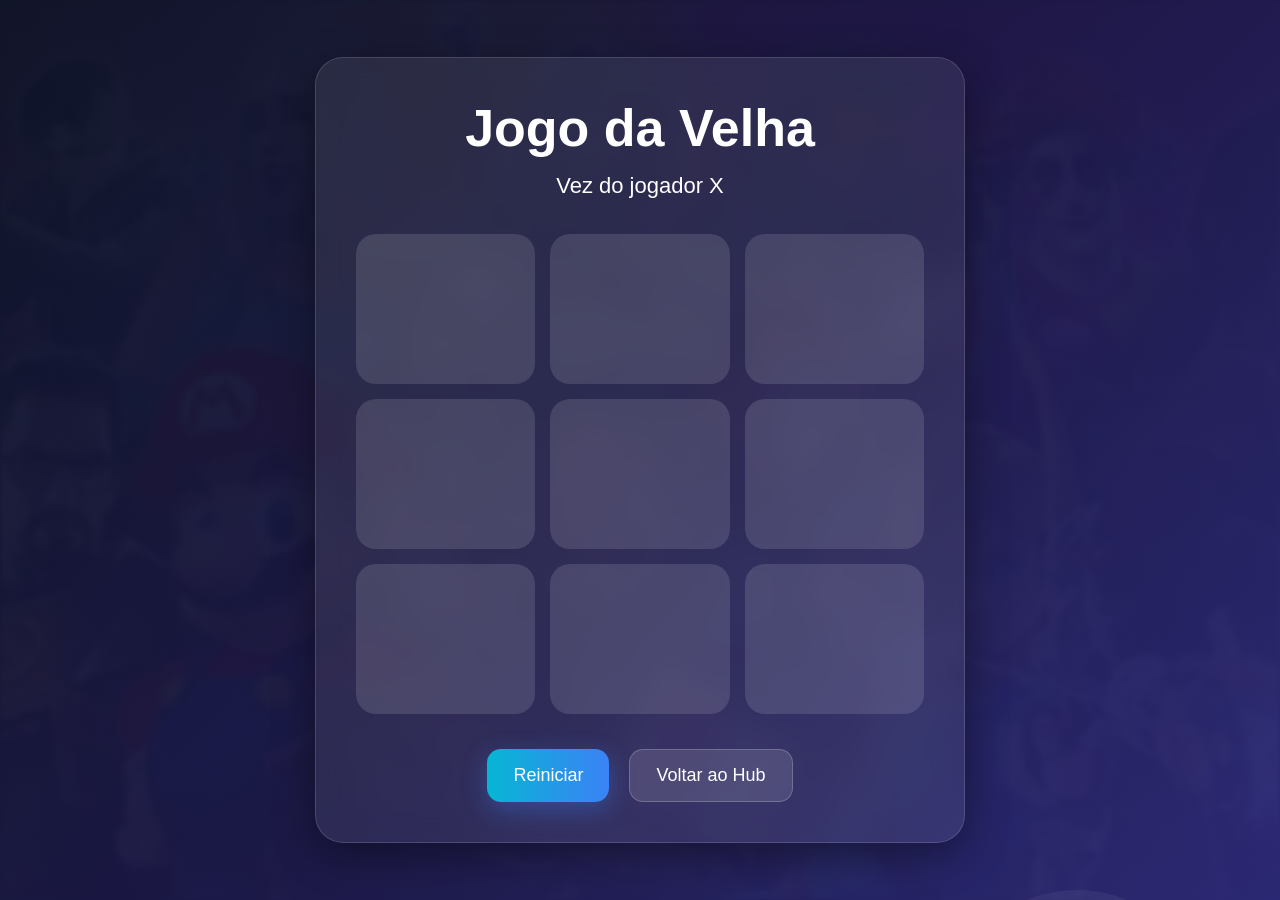
==== Jogo/jogoVelha.html @ c490aba0 "commit" ====
<!DOCTYPE html>
<html lang="pt-BR">
<head>
  <meta charset="UTF-8">
  <meta name="viewport" content="width=device-width, initial-scale=1.0">

  <title>Jogo da Velha</title>

  <link rel="stylesheet" href="styleVelha.css">
</head>

<body>

  <div class="fundo-loop">
    <div class="fundo-track">

      <div class="fundo-item" style="background-image: url('jogo.jpg')"></div>
      <div class="fundo-item" style="background-image: url('anime.jpg')"></div>
      <div class="fundo-item" style="background-image: url('curiosidade.jpg')"></div>
      <div class="fundo-item" style="background-image: url('musica.jpg')"></div>

      <div class="fundo-item" style="background-image: url('jogo.jpg')"></div>
      <div class="fundo-item" style="background-image: url('anime.jpg')"></div>
      <div class="fundo-item" style="background-image: url('curiosidade.jpg')"></div>
      <div class="fundo-item" style="background-image: url('musica.jpg')"></div>

    </div>
  </div>

  <div class="overlay"></div>

  <div class="bg-animado">
    <span></span>
    <span></span>
    <span></span>
    <span></span>
    <span></span>
  </div>

  <main class="container">

    <div class="painel">

      <h1>Jogo da Velha</h1>

      <p id="status">
        Vez do jogador X
      </p>

      <div class="tabuleiro" id="tabuleiro">

        <button class="casa" data-index="0"></button>
        <button class="casa" data-index="1"></button>
        <button class="casa" data-index="2"></button>

        <button class="casa" data-index="3"></button>
        <button class="casa" data-index="4"></button>
        <button class="casa" data-index="5"></button>

        <button class="casa" data-index="6"></button>
        <button class="casa" data-index="7"></button>
        <button class="casa" data-index="8"></button>

      </div>

      <div class="acoes">

        <button id="reiniciar-btn" class="btn-principal">
          Reiniciar
        </button>

        <button id="voltar-btn" class="btn-secundario">
          Voltar ao Hub
        </button>

      </div>

    </div>

  </main>

  <audio id="bg-music" loop preload="auto">
    <source src="back_song.opus" type='audio/ogg; codecs="opus"'>
    <source src="back_songa.m4a" type="audio/mp4">
    <source src="back_songm.mp3" type="audio/mpeg">
  </audio>

  <script src="scriptVelha.js"></script>

</body>
</html>
---- Jogo/styleVelha.css ----
* {
  margin: 0;
  padding: 0;
  box-sizing: border-box;
  font-family: Arial, sans-serif;
}

body {
  min-height: 100vh;
  overflow: hidden;

  color: white;

  background: #050816;

  position: relative;
}

.container {
  position: relative;
  z-index: 5;

  min-height: 100vh;

  display: flex;
  justify-content: center;
  align-items: center;

  padding: 30px;
}

.painel {
  width: 100%;
  max-width: 650px;

  padding: 40px;

  border-radius: 28px;

  text-align: center;

  backdrop-filter: blur(14px);

  background: rgba(255,255,255,0.08);

  border: 1px solid rgba(255,255,255,0.14);

  box-shadow: 0 12px 40px rgba(0,0,0,0.4);
}

h1 {
  font-size: 52px;
  margin-bottom: 15px;
}

#status {
  font-size: 22px;
  margin-bottom: 35px;
}

.tabuleiro {
  display: grid;

  grid-template-columns: repeat(3, 1fr);

  gap: 15px;

  margin-bottom: 35px;
}

.casa {
  height: 150px;

  border: none;

  border-radius: 20px;

  cursor: pointer;

  font-size: 70px;
  font-weight: bold;

  color: white;

  background: rgba(255,255,255,0.12);

  transition: 0.2s;
}

.casa:hover {
  transform: scale(1.03);

  background: rgba(255,255,255,0.2);
}

.acoes {
  display: flex;
  justify-content: center;
  gap: 20px;
}

.btn-principal,
.btn-secundario {
  border: none;

  cursor: pointer;

  border-radius: 14px;

  font-size: 18px;

  transition: 0.25s;
}

.btn-principal {
  padding: 15px 26px;

  background: linear-gradient(90deg, #06b6d4, #3b82f6);

  color: white;

  box-shadow: 0 8px 24px rgba(59,130,246,0.35);
}

.btn-principal:hover {
  transform: scale(1.05);
}

.btn-secundario {
  padding: 15px 26px;

  background: rgba(255,255,255,0.12);

  color: white;

  border: 1px solid rgba(255,255,255,0.2);
}

.btn-secundario:hover {
  background: rgba(255,255,255,0.2);
}

.fundo-loop {
  position: fixed;
  inset: 0;

  overflow: hidden;

  z-index: 0;

  opacity: 0.22;
}

.fundo-track {
  display: flex;

  width: max-content;
  height: 100%;

  animation: deslizar 35s linear infinite;
}

.fundo-item {
  width: 100vw;
  height: 100vh;

  flex-shrink: 0;

  background-size: cover;
  background-position: center;

  filter: blur(2px);
}

.overlay {
  position: fixed;
  inset: 0;

  background:
    linear-gradient(
      135deg,
      rgba(15,23,42,0.85),
      rgba(30,27,75,0.88),
      rgba(49,46,129,0.88)
    );

  z-index: 1;
}

.bg-animado {
  position: fixed;
  inset: 0;

  overflow: hidden;

  z-index: 2;
}

.bg-animado span {
  position: absolute;

  display: block;

  border-radius: 50%;

  background: rgba(255,255,255,0.05);

  animation: flutuar 18s linear infinite;

  bottom: -250px;
}

.bg-animado span:nth-child(1) {
  left: 10%;
  width: 160px;
  height: 160px;
}

.bg-animado span:nth-child(2) {
  left: 28%;
  width: 240px;
  height: 240px;
  animation-duration: 22s;
}

.bg-animado span:nth-child(3) {
  left: 52%;
  width: 120px;
  height: 120px;
}

.bg-animado span:nth-child(4) {
  left: 74%;
  width: 260px;
  height: 260px;
  animation-duration: 25s;
}

.bg-animado span:nth-child(5) {
  left: 88%;
  width: 180px;
  height: 180px;
}

@keyframes flutuar {

  0% {
    transform: translateY(0) rotate(0deg);
    opacity: 0.15;
  }

  100% {
    transform: translateY(-120vh) rotate(360deg);
    opacity: 0;
  }

}

@keyframes deslizar {

  0% {
    transform: translateX(0);
  }

  100% {
    transform: translateX(-50%);
  }

}

@media (max-width: 700px) {

  .casa {
    height: 95px;
    font-size: 46px;
  }

  h1 {
    font-size: 38px;
  }

  .acoes {
    flex-direction: column;
  }

}
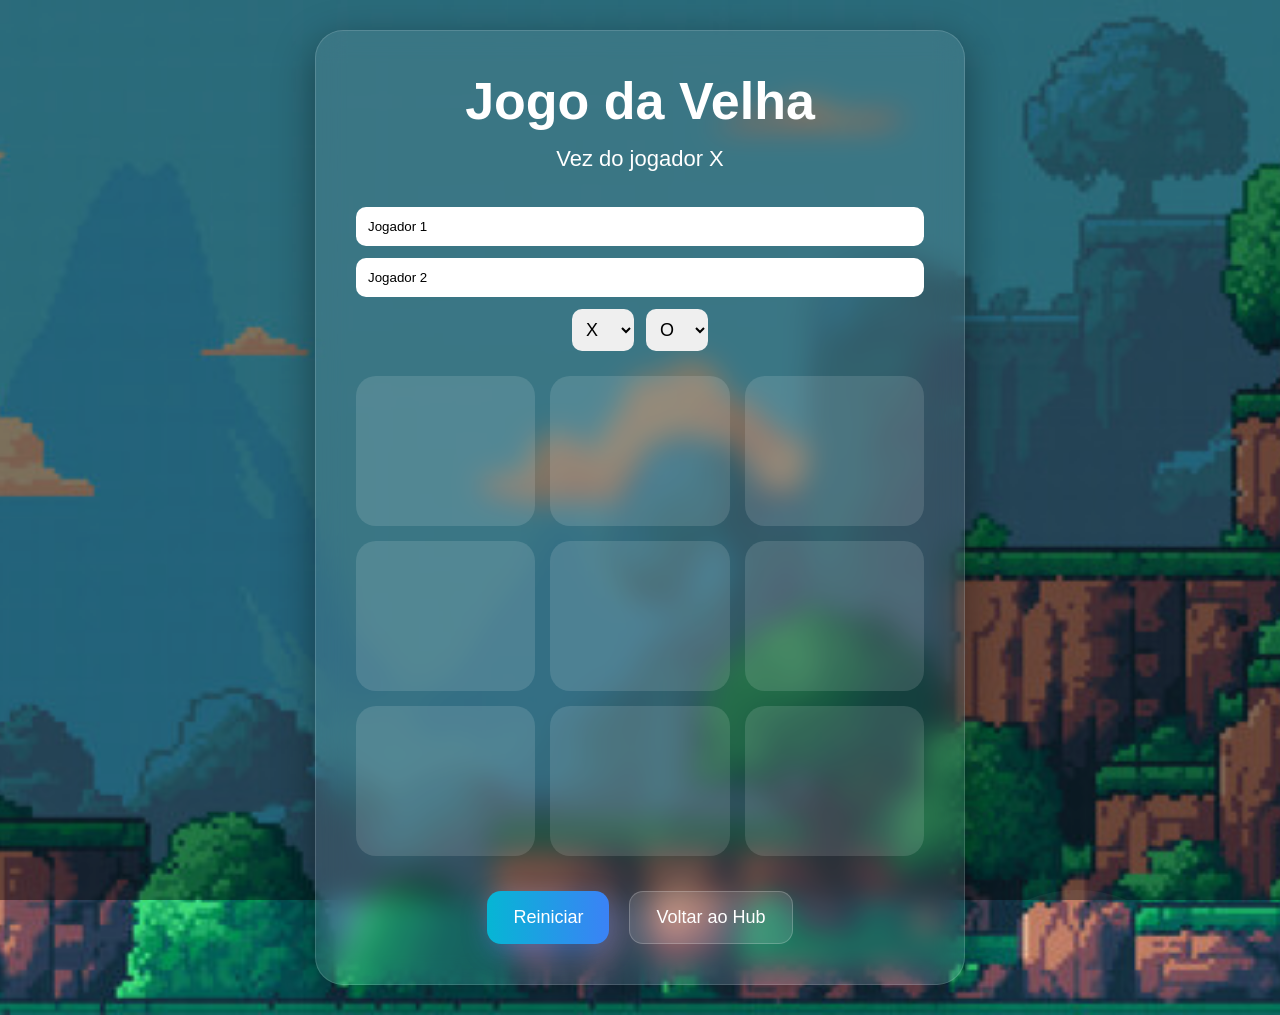
==== commit 9a642cb7: "a" ====
--- a/Jogo/jogoVelha.html
+++ b/Jogo/jogoVelha.html
@@ -10,24 +10,6 @@
 </head>
 
 <body>
-
-  <div class="fundo-loop">
-    <div class="fundo-track">
-
-      <div class="fundo-item" style="background-image: url('jogo.jpg')"></div>
-      <div class="fundo-item" style="background-image: url('anime.jpg')"></div>
-      <div class="fundo-item" style="background-image: url('curiosidade.jpg')"></div>
-      <div class="fundo-item" style="background-image: url('musica.jpg')"></div>
-
-      <div class="fundo-item" style="background-image: url('jogo.jpg')"></div>
-      <div class="fundo-item" style="background-image: url('anime.jpg')"></div>
-      <div class="fundo-item" style="background-image: url('curiosidade.jpg')"></div>
-      <div class="fundo-item" style="background-image: url('musica.jpg')"></div>
-
-    </div>
-  </div>
-
-  <div class="overlay"></div>
 
   <div class="bg-animado">
     <span></span>
@@ -46,6 +28,50 @@
       <p id="status">
         Vez do jogador X
       </p>
+
+      <div class="config-jogadores">
+
+    <input
+        type="text"
+        id="nomeX"
+        placeholder="Nome do Jogador 1"
+        value="Jogador 1"
+    >
+
+    <input
+        type="text"
+        id="nomeO"
+        placeholder="Nome do Jogador 2"
+        value="Jogador 2"
+    >
+
+    <div class="simbolos-box">
+
+    <select id="simboloX">
+
+        <option>X</option>
+        <option>😎</option>
+        <option>🔥</option>
+        <option>⭐</option>
+        <option>⚔️</option>
+        <option>🐱</option>
+
+    </select>
+
+    <select id="simboloO">
+
+        <option>O</option>
+        <option>👑</option>
+        <option>💎</option>
+        <option>🌙</option>
+        <option>🛡️</option>
+        <option>🐶</option>
+
+    </select>
+
+</div>
+
+</div>
 
       <div class="tabuleiro" id="tabuleiro">
 
--- a/Jogo/styleVelha.css
+++ b/Jogo/styleVelha.css
@@ -14,6 +14,29 @@
   background: #050816;
 
   position: relative;
+
+  background-image: url("velha.jpg");
+
+  background-size: cover;
+
+  background-position: center;
+
+  background-repeat: no-repeat;
+}
+
+body::before {
+
+    content: "";
+
+    position: fixed;
+
+    inset: 0;
+
+    background:
+        rgba(0,0,0,0.45);
+
+    z-index: -1;
+
 }
 
 .container {
@@ -138,53 +161,6 @@
 
 .btn-secundario:hover {
   background: rgba(255,255,255,0.2);
-}
-
-.fundo-loop {
-  position: fixed;
-  inset: 0;
-
-  overflow: hidden;
-
-  z-index: 0;
-
-  opacity: 0.22;
-}
-
-.fundo-track {
-  display: flex;
-
-  width: max-content;
-  height: 100%;
-
-  animation: deslizar 35s linear infinite;
-}
-
-.fundo-item {
-  width: 100vw;
-  height: 100vh;
-
-  flex-shrink: 0;
-
-  background-size: cover;
-  background-position: center;
-
-  filter: blur(2px);
-}
-
-.overlay {
-  position: fixed;
-  inset: 0;
-
-  background:
-    linear-gradient(
-      135deg,
-      rgba(15,23,42,0.85),
-      rgba(30,27,75,0.88),
-      rgba(49,46,129,0.88)
-    );
-
-  z-index: 1;
 }
 
 .bg-animado {
@@ -242,6 +218,44 @@
   height: 180px;
 }
 
+.config-jogadores {
+
+  display: flex;
+  flex-direction: column;
+  gap: 12px;
+
+  margin-bottom: 25px;
+}
+
+.config-jogadores input {
+
+  padding: 12px;
+
+  border-radius: 10px;
+
+  border: none;
+}
+
+.simbolos-box {
+
+  display: flex;
+
+  gap: 12px;
+
+  justify-content: center;
+}
+
+.simbolos-box select {
+
+  padding: 10px;
+
+  border-radius: 10px;
+
+  border: none;
+
+  font-size: 18px;
+}
+
 @keyframes flutuar {
 
   0% {
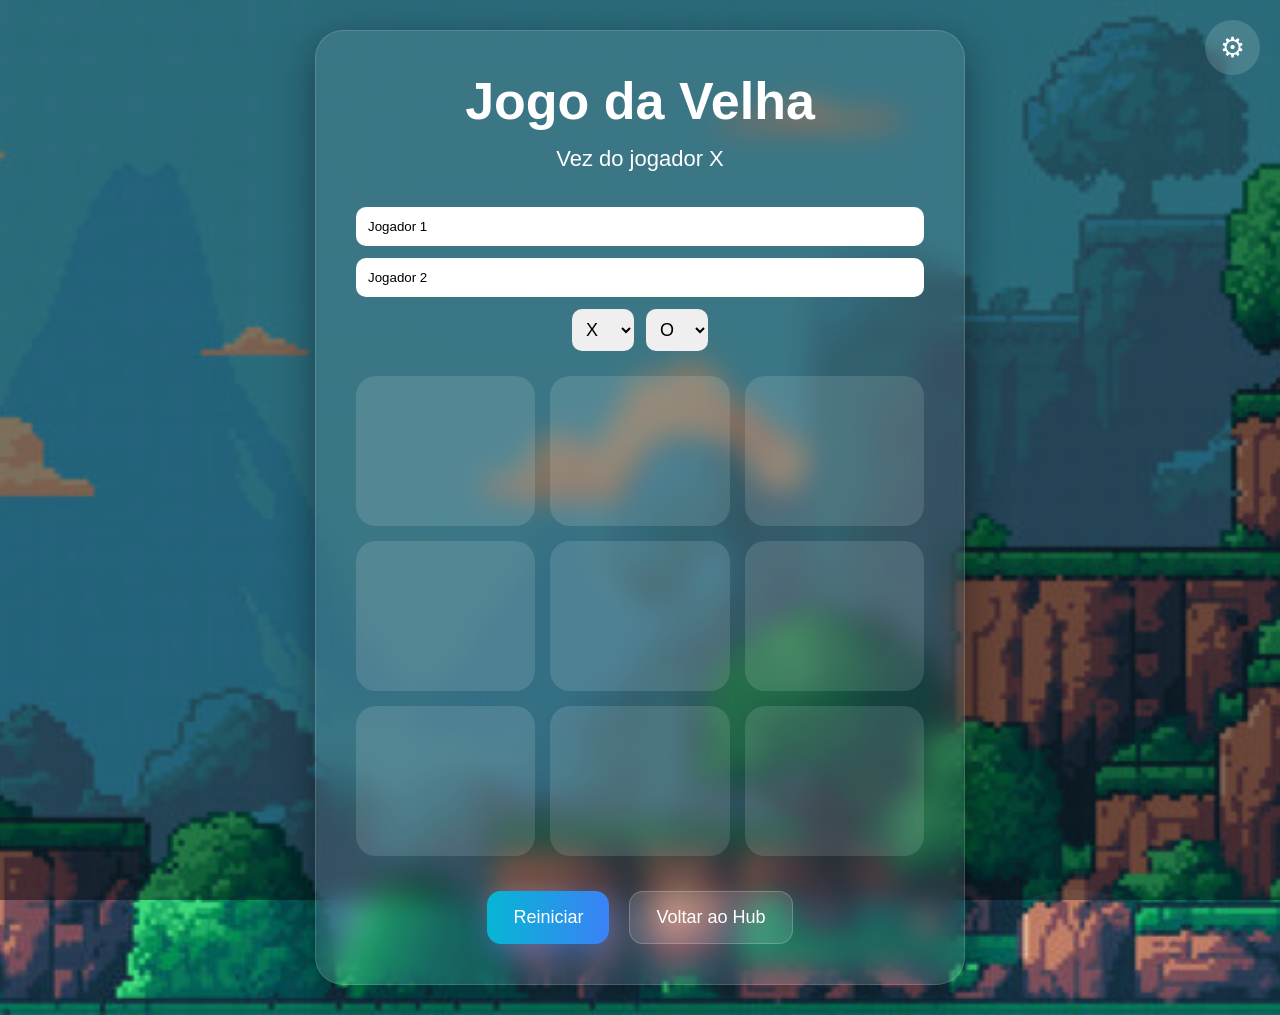
==== commit 263797d1: "a" ====
--- a/Jogo/jogoVelha.html
+++ b/Jogo/jogoVelha.html
@@ -10,6 +10,7 @@
 </head>
 
 <body>
+  <button id="btn-config" class="btn-engrenagem">⚙</button>
 
   <div class="bg-animado">
     <span></span>
@@ -105,6 +106,53 @@
 
   </main>
 
+  <div id="config-modal" class="modal">
+
+    <div class="modal-conteudo">
+
+        <h2>Configurações</h2>
+
+        <label class="config-item">
+            <input type="checkbox" id="toggle-darkmode">
+            Modo escuro
+        </label>
+
+        <label class="config-item">
+            <input type="checkbox" id="toggle-som" checked>
+            Som ligado
+        </label>
+
+        <div class="volume-box">
+
+            <label for="volume-slider">
+                Volume da música
+            </label>
+
+            <input
+                type="range"
+                id="volume-slider"
+                min="0"
+                max="100"
+                value="25"
+            >
+
+            <span id="volume-valor">
+                25%
+            </span>
+
+        </div>
+
+        <button
+            id="fechar-config"
+            class="btn-principal"
+        >
+            Fechar
+        </button>
+
+    </div>
+
+</div>
+
   <audio id="bg-music" loop preload="auto">
     <source src="back_song.opus" type='audio/ogg; codecs="opus"'>
     <source src="back_songa.m4a" type="audio/mp4">
--- a/Jogo/styleVelha.css
+++ b/Jogo/styleVelha.css
@@ -166,10 +166,9 @@
 .bg-animado {
   position: fixed;
   inset: 0;
-
   overflow: hidden;
-
   z-index: 2;
+  pointer-events: none;
 }
 
 .bg-animado span {
@@ -297,4 +296,81 @@
     flex-direction: column;
   }
 
+}
+
+.btn-engrenagem {
+
+  position: fixed;
+
+  top: 20px;
+  right: 20px;
+
+  width: 55px;
+  height: 55px;
+
+  border: none;
+
+  border-radius: 50%;
+
+  font-size: 28px;
+
+  cursor: pointer;
+
+  background: rgba(255,255,255,0.15);
+
+  color: white;
+
+  backdrop-filter: blur(8px);
+
+  z-index: 999;
+}
+
+.modal {
+
+  display: none;
+
+  position: fixed;
+
+  inset: 0;
+
+  background: rgba(0,0,0,0.6);
+
+  justify-content: center;
+  align-items: center;
+
+  z-index: 1000;
+}
+
+.modal.ativo {
+  display: flex;
+}
+
+.modal-conteudo {
+
+  background: #1e293b;
+
+  padding: 25px;
+
+  border-radius: 20px;
+
+  width: 320px;
+
+  text-align: center;
+}
+
+.config-item {
+
+  display: block;
+
+  margin: 15px 0;
+}
+
+.volume-box {
+
+  margin: 20px 0;
+}
+
+body.dark {
+
+  filter: brightness(0.75);
 }
